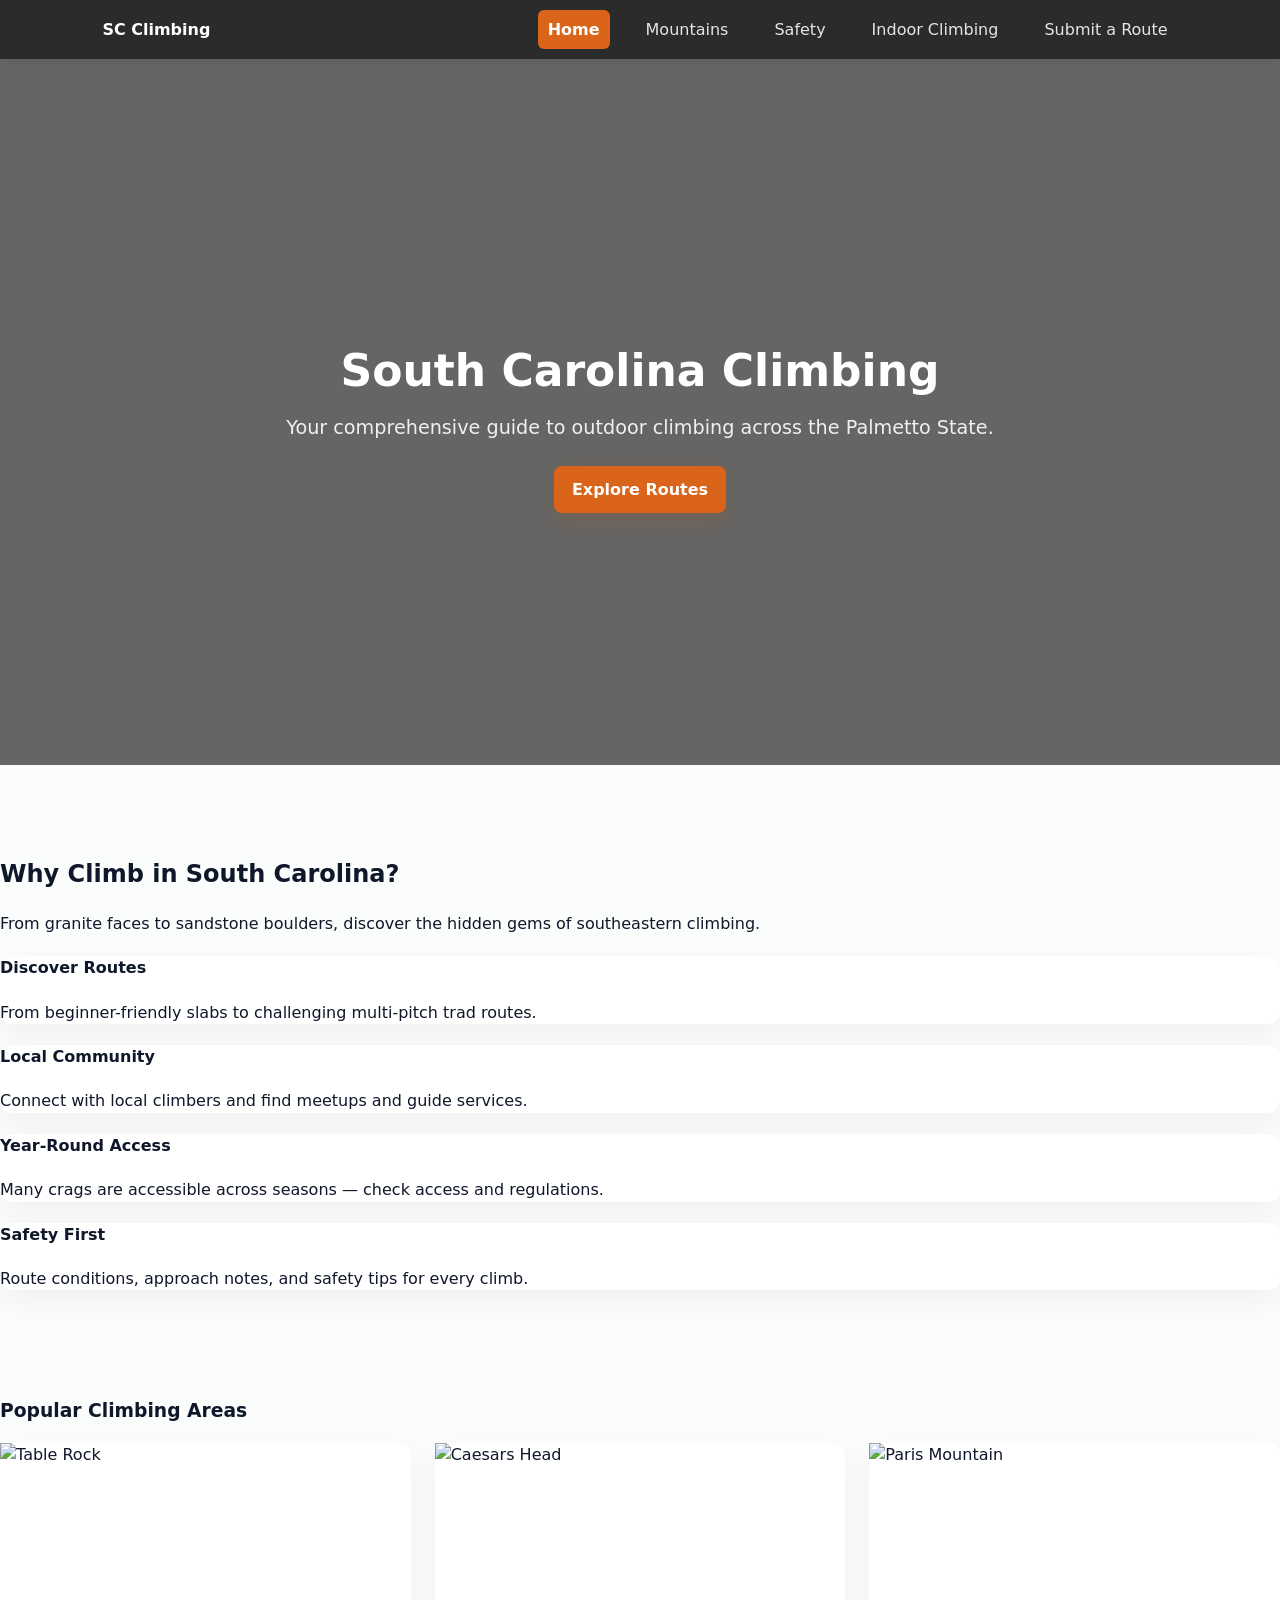
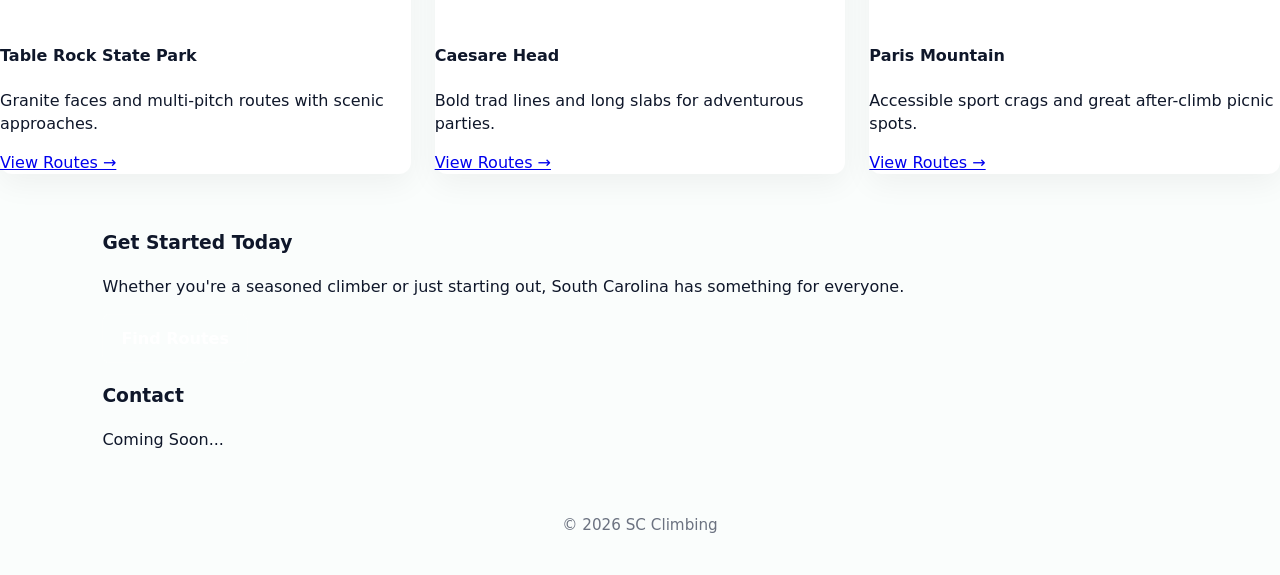
==== index.html @ 4d3411cc "Add files via upload" ====
<!doctype html>
<html lang="en">
<head>
  <meta charset="utf-8" />
  <meta name="viewport" content="width=device-width,initial-scale=1" />
  <title>South Carolina Climbing</title>
  <link rel="stylesheet" href="combined-styles.css">
</head>
<body>
  <!-- Dark top bar (fixed) -->
  <header class="site-header dark">
  <div class="header-inner container">
    <div class="logo">SC Climbing</div>
    <nav class="main-nav" aria-label="Main Navigation">
      <a href="index.html" class="active">Home</a>
      <a href="mountains.html">Mountains</a>
      <a href="safety.html">Safety</a>
      <a href="indoorclimbing.html">Indoor Climbing</a>
      <a href="submit.html">Submit a Route</a>
    </nav>
  </div>
</header>

  <main>
    <!-- Full-bleed hero (background image covers entire width) -->
    <section class="hero" aria-label="Hero">
      <div class="hero-overlay"></div>

      <!-- Keep a centered inner area for content (not full width) -->
      <div class="hero-content container">
        <h1>South Carolina Climbing</h1>
        <p class="lead">Your comprehensive guide to outdoor climbing across the Palmetto State.</p>

        <!-- Only the centered CTA button (search removed) -->
        <div class="hero-ctas">
          <a href="routes.html" class="btn btn-primary">Explore Routes</a>
        </div>
      </div>
    </section>

    <!-- rest of page unchanged -->
    <section class="why container">
      <h2>Why Climb in South Carolina?</h2>
      <p class="muted">From granite faces to sandstone boulders, discover the hidden gems of southeastern climbing.</p>
      <div class="why-cards">
        <article class="why-card">
          <h4>Discover Routes</h4>
          <p>From beginner-friendly slabs to challenging multi-pitch trad routes.</p>
        </article>
        <article class="why-card">
          <h4>Local Community</h4>
          <p>Connect with local climbers and find meetups and guide services.</p>
        </article>
        <article class="why-card">
          <h4>Year-Round Access</h4>
          <p>Many crags are accessible across seasons — check access and regulations.</p>
        </article>
        <article class="why-card">
          <h4>Safety First</h4>
          <p>Route conditions, approach notes, and safety tips for every climb.</p>
        </article>
      </div>
    </section>

    <section class="popular container">
      <h3>Popular Climbing Areas</h3>
      <div class="popular-grid">
        <article class="pop-card">
          <img src="assets/tablerock.jpg" alt="Table Rock"/>
          <div class="pop-body">
            <h4>Table Rock State Park</h4>
            <p>Granite faces and multi-pitch routes with scenic approaches.</p>
            <a class="link-more" href="#">View Routes →</a>
          </div>
        </article>
        <article class="pop-card">
          <img src="assets/Caesars_Head.jpg" alt="Caesars Head"/>
          <div class="pop-body">
            <h4>Caesare Head</h4>
            <p>Bold trad lines and long slabs for adventurous parties.</p>
            <a class="link-more" href="#">View Routes →</a>
          </div>
        </article>
        <article class="pop-card">
          <img src="assets/paris.jpg" alt="Paris Mountain"/>
          <div class="pop-body">
            <h4>Paris Mountain</h4>
            <p>Accessible sport crags and great after-climb picnic spots.</p>
            <a class="link-more" href="#">View Routes →</a>
          </div>
        </article>
      </div>
    </section>

    <section class="get-started">
      <div class="container get-inner">
        <h3>Get Started Today</h3>
        <p>Whether you're a seasoned climber or just starting out, South Carolina has something for everyone.</p>
        <a href="routes.html" class="btn btn-inverse">Find Routes</a>
      </div>
    </section>

    <section id="contact" class="container contact">
      <h3>Contact</h3>
      <p>Coming Soon...</p>
    </section>
  </main>

  <footer class="site-footer">
    <div class="container">
      <p>&copy; 2026 SC Climbing</p>
    </div>
  </footer>
</body>
</html>
---- combined-styles.css ----
/* combined-styles.css
   Merged styles for all pages (index, mountains, safety, indoorclimbing, submit)
   Save this file to your project root and update every HTML <link> to use it.
*/

/* ---------- Root variables ---------- */
:root{
  --accent: #d9641a;    /* primary orange */
  --accent-dark: #d76311;
  --muted: #6b7280;
  --header-dark: #2b2b2b; /* dark header used on index */
  --hero-gray: #2f2f2f;   /* mountains grey hero */
  --page-bg: #fafdfc;
  --card-bg: #ffffff;
  --radius: 12px;
  --max-w: 1200px;
  --header-height: 68px;
  --container-padding: 20px;
}

/* ---------- Reset & base ---------- */
*{box-sizing:border-box}
html,body{height:100%}
body{
  margin:0;
  font-family: Inter, system-ui, -apple-system, 'Segoe UI', Roboto, Arial, Helvetica, sans-serif;
  color:#0f172a;
  background:var(--page-bg);
  line-height:1.45;
  padding-top: var(--header-height); /* space for fixed header */
}

/* Utility container used by both styles */
.container{
  width:100%;
  padding-left:8%;
  padding-right:8%;
  margin:0 auto;
  max-width:1800px;
}

/* Partner "page" wrapper (keeps partner pages layout working) */
.page {
  max-width: 1000px;
  margin: 0 auto;
  background: white;
  min-height: 100vh;
  display: flex;
  flex-direction: column;
}

/* ---------- Header (single unified header, supports both .site-header and .header) ---------- */
/* common base */
.header, .site-header {
  left:0;
  top:0;
  width:100%;
  z-index:1200;
  box-shadow:0 2px 6px rgba(0,0,0,0.08);
}

/* dark fixed header used on index / mountains */
.site-header.dark,
.header.dark {
  background:var(--header-dark);
  color:#fff;
  position:fixed;
  padding:10px 0;
  z-index:1200;
}

/* light fixed header variant (if used) */
.site-header.light,
.header.light {
  background:#fff;
  color:var(--muted);
  position:fixed;
  padding:10px 0;
  z-index:1200;
  border-bottom:0;
}

/* header inner container (space and alignment) */
.header-inner, .header .brand, .header .nav {
  display:flex;
  align-items:center;
}
.header-inner { justify-content:space-between; gap:12px; width:100%; }

/* global logo */
.logo, .brand h2 { font-weight:700; color:inherit; margin:0; }
.site-logo{ width:42px; height:auto; }

/* main nav (index-style) */
.main-nav{
  display:flex;
  gap:8px;
  align-items:center;
}
.main-nav a{
  margin-left:18px;
  text-decoration:none;
  color:rgba(255,255,255,0.88);
  padding:8px 10px;
  border-radius:6px;
}
.site-header.light .main-nav a{ color:var(--muted) }
.main-nav a.active{ background:var(--accent); color:#fff; font-weight:600; }

/* partner nav (older pages) */
.nav{ margin-left:auto; display:flex; gap:10px; align-items:center; }
.nav a{
  color: white;
  text-decoration: none;
  padding: 8px 12px;
  background: #707070;
  border-radius: 4px;
  font-size: 14px;
  display: inline-block;
}
.nav a.active{ background:var(--accent); color:#fff; }

/* ---------- Hero (cover hero used on index) ---------- */
.hero{
  width:100%;
  position:relative;
  margin-top: calc(-1 * var(--header-height));
  padding-top: calc(var(--header-height) + 28px);
  min-height:85vh;
  display:flex;
  align-items:center;
  justify-content:center;
  background-image: url('assets/homebackround.jpg');
  background-size:cover;
  background-position:center;
  color:#fff;
  margin-bottom:36px;
}
.hero-overlay{ position:absolute; inset:0; background:linear-gradient(180deg, rgba(0,0,0,0.6), rgba(0,0,0,0.6)); z-index:1; }
.hero-content{ position:relative; z-index:2; width:100%; padding:0 10%; text-align:center; max-width:none; }
.hero-content h1{ font-size:3.5rem; margin:0 0 16px; line-height:1.05; font-weight:700; }
.lead{ font-size:1.2rem; margin-bottom:24px; color:rgba(255,255,255,0.9); }
.hero-ctas{ display:flex; justify-content:center; }

/* ---------- mountains grey band hero (no image) ---------- */
.mountains-hero{
  background:var(--hero-gray);
  color:#fff;
  position:relative;
  margin-top: calc(-1 * var(--header-height));
  padding-top: calc(var(--header-height) + 28px);
  padding-bottom:36px;
  min-height:260px;
  margin-bottom:28px;
}
.mountains-hero .container{ position:relative; z-index:2; color:#fff; }

/* ---------- Buttons ---------- */
.btn{ display:inline-block; padding:12px 18px; border-radius:8px; text-decoration:none; font-weight:600; box-shadow:none; }
.btn-primary{ background:var(--accent); color:#fff; box-shadow:0 8px 28px rgba(199,90,0,0.18); }
.btn-inverse{ background:rgba(255,255,255,0.12); color:#fff; border:1px solid rgba(255,255,255,0.08); }

/* ---------- Cards / layout used across pages ---------- */
.why{ padding:36px 0; background:transparent; }
.why-card, .pop-card, .mountain-card, .form-card {
  background:var(--card-bg);
  border-radius:12px;
  box-shadow:0 10px 30px rgba(12,12,12,0.05);
}

/* partner page main content layout */
.hero, .main, .page .main { padding-left:var(--container-padding); padding-right:var(--container-padding); }

/* partner's hero (gray) */
.hero h1{ margin:0; font-size:44px; color:#fff; }

/* partner forms & venue blocks */
.form-card{ background:var(--header-dark); color:#fff; padding:30px; border-radius:6px; max-width:520px; margin:30px auto; }
.form-card label{ display:block; margin-top:12px; color:#eee; font-size:13px; }
.form-card input, .form-card textarea{ width:100%; padding:8px; margin-top:6px; border-radius:4px; border:none; font-size:14px; }
.btn { cursor:pointer; }

/* Popular & card grids (index style) */
.popular{ padding:36px 0; }
.popular-grid{ display:grid; grid-template-columns:repeat(3,1fr); gap:24px; margin-top:18px; }
.pop-card img, .mountain-cover img{ width:100%; height:180px; object-fit:cover; display:block; }

/* Mountain card (index / mountains page) */
.mountain-list{ margin-top:24px; display:flex; flex-direction:column; gap:28px; }
.mountain-card{ border-radius:12px; overflow:hidden; display:grid; grid-template-columns:420px 1fr; gap:0; align-items:stretch; background:#fff; box-shadow:0 10px 30px rgba(12,12,12,0.06); }
.mountain-cover{ position:relative; min-height:260px; overflow:hidden; background:#e9ecef; }
.badge{ position:absolute; left:14px; top:14px; background:var(--accent); color:#fff; padding:6px 10px; border-radius:8px; font-weight:700; z-index:3; box-shadow:0 4px 12px rgba(0,0,0,0.18); }
.mountain-body{ padding:22px 26px; display:flex; flex-direction:column; gap:12px; }
.mountain-body h3{ margin:0; font-size:1.35rem; }
.meta-row{ display:flex; gap:16px; color:var(--muted); font-size:0.95rem; align-items:center; flex-wrap:wrap; }
.tags{ display:flex; gap:10px; flex-wrap:wrap; margin-top:6px; }
.tag{ padding:6px 10px; border-radius:999px; font-size:0.85rem; border:1px solid #eef3f2; background:#fff; color:#333; }

/* Footer */
.site-footer, .footer { padding:24px 0; text-align:center; color:var(--muted); font-size:0.95rem; background:transparent; margin-top:24px; }

/* Accessibility focus */
a:focus, button:focus, input:focus{ outline:3px solid rgba(217,115,0,0.25); outline-offset:2px; }

/* ---------- Responsiveness ---------- */
@media (max-width:1200px){
  .why-cards{ grid-template-columns:repeat(2,1fr); gap:20px; }
  .popular-grid{ grid-template-columns:repeat(2,1fr); gap:20px; }
  .hero-content h1{ font-size:2.4rem; }
  body{ padding-top:62px; }
}
@media (max-width:1000px){
  .mountain-card{ grid-template-columns:1fr; }
  .mountain-cover{ min-height:220px; }
}
@media (max-width:820px){
  .gear-row { flex-direction: column; align-items: flex-start; }
  .nav { display:none; } /* partner mobile: hide partner nav (you can add a mobile toggle later) */
}
@media (max-width:700px){
  .container{ padding-left:6%; padding-right:6%; }
  .hero{ min-height:420px; }
  .hero-content{ padding:48px 8%; }
}
/* ---------- Responsive image fixes (add at end of CSS) ---------- */

/* 1) Default: make all inline <img> responsive and block-level so they never exceed their container */
img {
  max-width: 100%;
  height: auto;
  display: block;         /* removes inline gap and prevents odd baseline spacing */
}

/* 2) Constrain very large images that are direct children of body or top-level sections
   (defensive rule: keeps hero/backgrounds untouched but limits content images) */
body > img,
main > img,
.container > img,
.page > img {
  max-width: 100%;
  height: auto;
  display: block;
}

/* 3) If you have a few images that should be shown full-bleed and large, give them a class
   (e.g. <img class="full-bleed" ...>) and style explicitly. mountainswise the rule above prevents runaway sizes. */
img.full-bleed {
  width: 100%;
  height: auto;
  object-fit: cover;
  display: block;
}

/* 4) Small utility: limit hero <img> usage (if any pages use an <img> inside the hero)
   so hero images keep the cover look but don't blow up vertically */
.hero img,
.mountains-hero img {
  width: 100%;
  height: auto;
  object-fit: cover;
  display: block;
}

/* 5) Optional: add a max-height to guard against extremely tall photos (adjust px or use vh)
   Remove or lower if you prefer taller images. */
.content img, .mountain-body img, img.article-thumb {
  max-height: 65vh; /* images won't exceed 65% of the viewport height */
  width: auto;
  max-width: 100%;
  object-fit: cover;

}

/* --------------------
   Restore original indoor/safety layout & image sizing
   Place at the end of combined-styles.css so it overrides other rules
   -------------------- */

:root {
  --content-max: 1000px;
  --gear-img-w: 260px;
  --gear-img-h: 180px;
}

.main {
  max-width: none;              
  margin: 0;                    
  padding: 30px 8%;             
}

.section-title {
  font-size: 40px;
  margin-top: 30px;
  color: #111;
  text-align: left;
}

.gear-row {
  display: flex;
  gap: 30px;
  margin-bottom: 36px;
  align-items: center;
}

.gear-img {
  width: 600px;                
  height: 400px;
  object-fit: cover;
  border-radius: 6px;
  display: block;
  max-width: none;              
}

.venue-block {
  display: flex;
  gap: 28px;
  align-items: center;
  margin-bottom: 44px;
}

.venue-copy {
  max-width: 520px;
}

.venue-meta {
  color: #444;
  font-size: 14px;
  margin-top: 8px;
}

.practices {
  display: grid;
  grid-template-columns: repeat(3, auto);
  gap: 15px 25px;
  justify-content: center;
  margin-top: 20px;
  margin-bottom: 30px;
}

.practice {
  border: 2px solid #bbb;
  padding: 12px 20px;
  border-radius: 10px;
  text-align: center;
  background: white;
}

.form-card {
  max-width: 520px;
  margin: 30px auto;
}

@media (max-width: 820px) {
  .gear-row,
  .venue-block {
    flex-direction: column;
    align-items: flex-start;
  }

  .gear-img {
  width: var(--gear-img-w);
  height: var(--gear-img-h);
  object-fit: cover;
  border-radius: 6px;
  display: block;

  /* override global image rule */
  max-width: none;
}

  .practices {
    grid-template-columns: repeat(2, 1fr);
  }
}

/* Align main content with the hero (left start like Mountains page) */
:root {
  --hero-gutter: 8%;
}

/* Left-align main content under the full-width hero */
.main {
  max-width: var(--content-max);    /* keeps indoor/safety constrained */
  margin: 0 0 0 calc(var(--hero-gutter)); /* start at hero's left gutter */
  padding: 30px var(--container-padding);
}

/* For very large screens keep a sensible max width so content doesn't go too wide */
@media (min-width: 1600px) {
  .main {
    max-width: 1100px;
  }
}

/* Center main content ONLY on Submit page */
.mountains-hero + .main {
  margin: 0 auto !important;
}
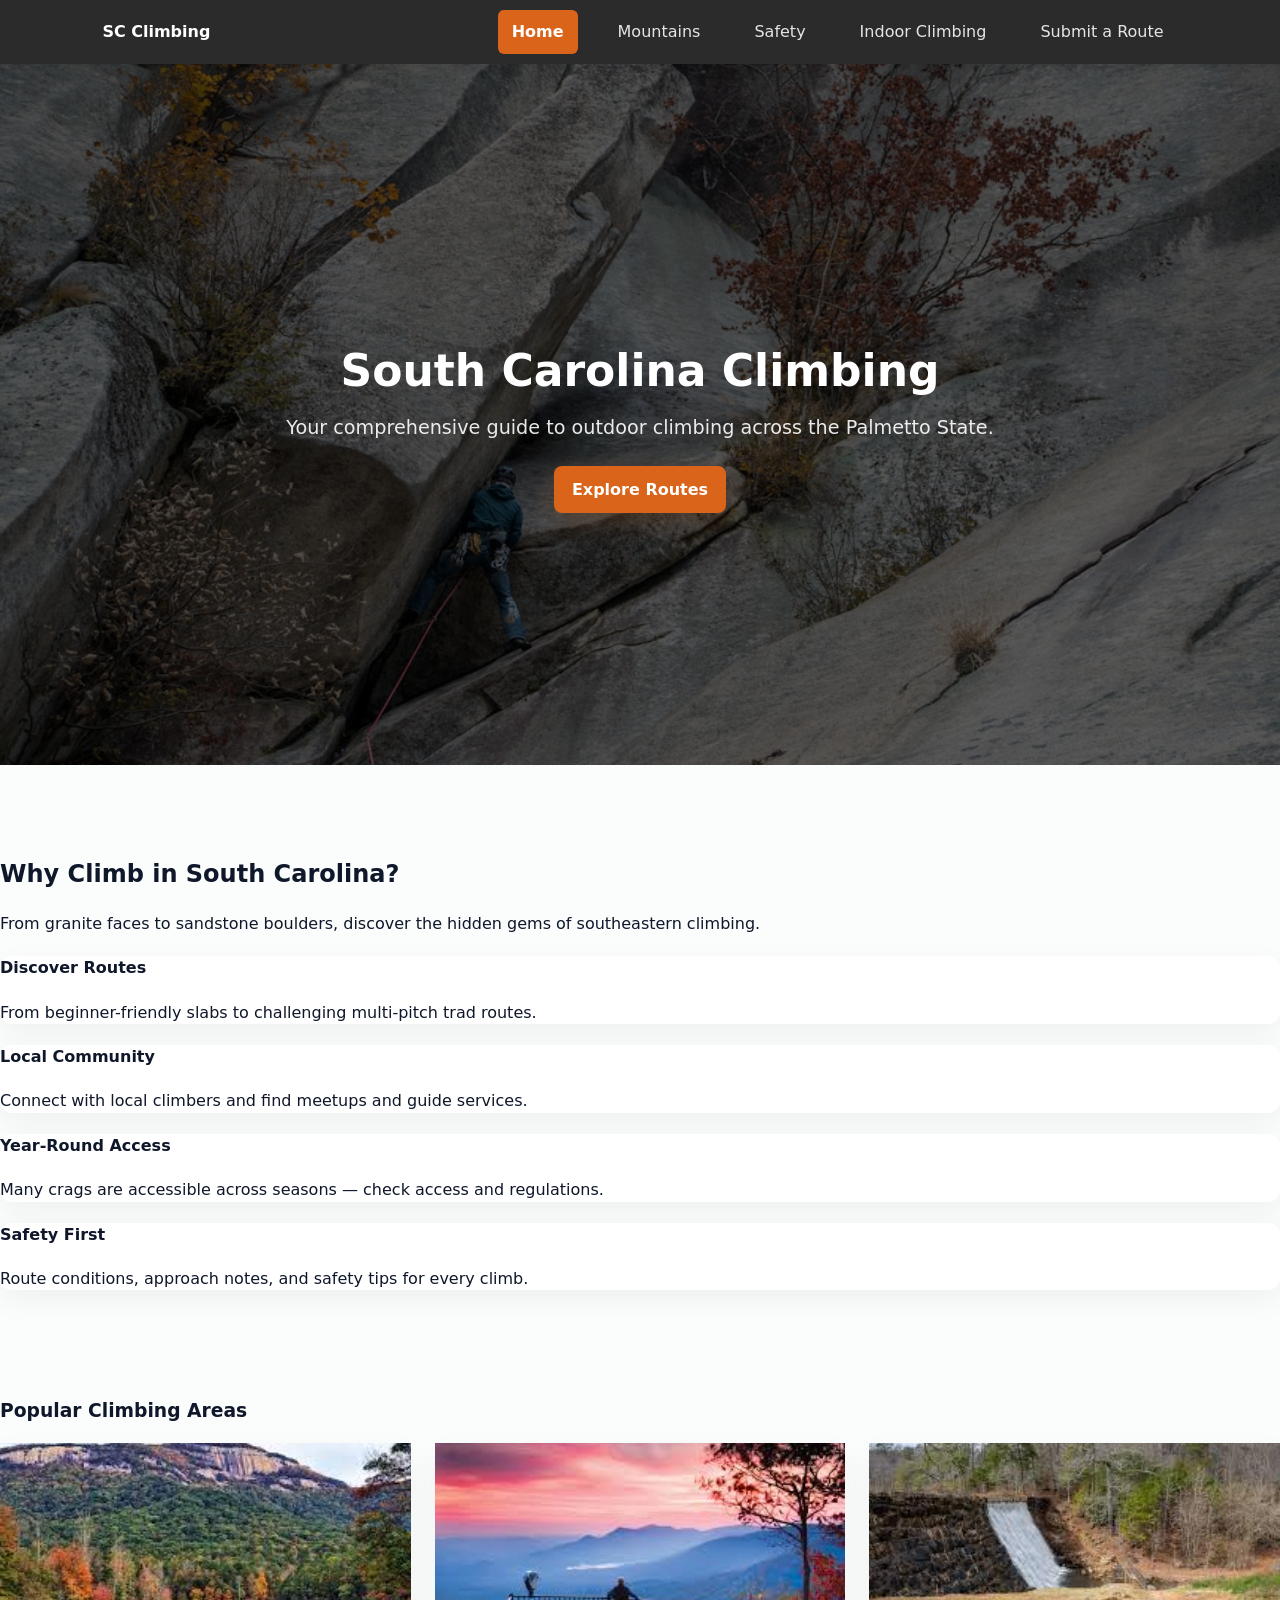
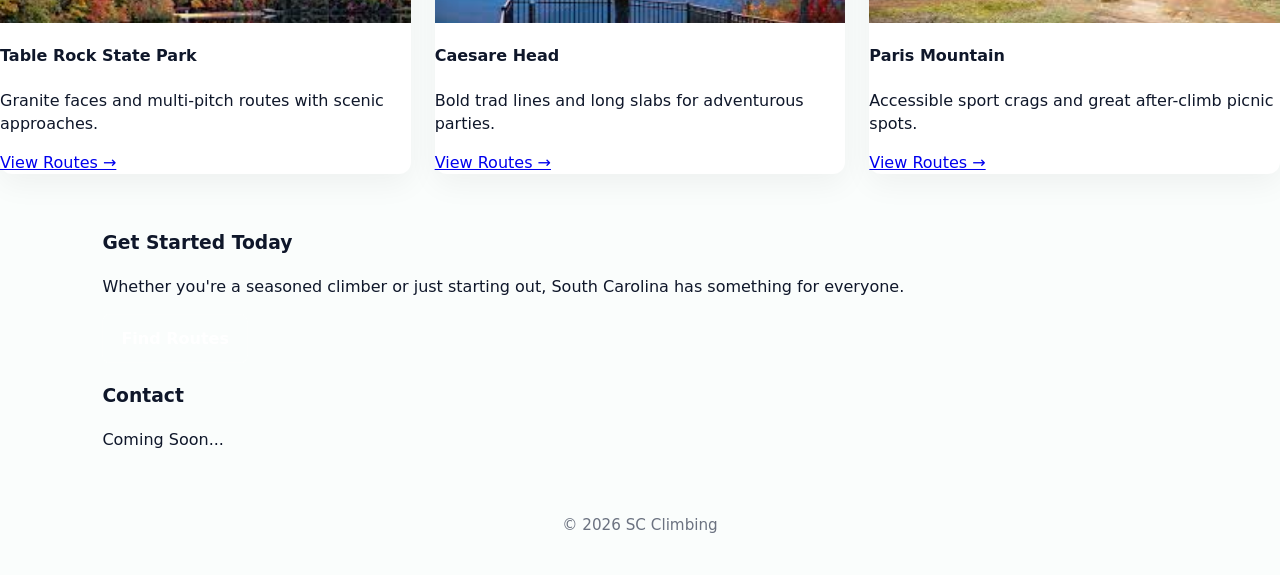
==== commit f8639918: "Change route links to point to mountains.html" ====
--- a/index.html
+++ b/index.html
@@ -33,8 +33,8 @@
 
         <!-- Only the centered CTA button (search removed) -->
         <div class="hero-ctas">
-          <a href="routes.html" class="btn btn-primary">Explore Routes</a>
-        </div>
+      <a href="mountains.html" class="btn btn-primary">Explore Routes</a>
+    </div>
       </div>
     </section>
 
@@ -96,7 +96,7 @@
       <div class="container get-inner">
         <h3>Get Started Today</h3>
         <p>Whether you're a seasoned climber or just starting out, South Carolina has something for everyone.</p>
-        <a href="routes.html" class="btn btn-inverse">Find Routes</a>
+        <a href="mountains.html" class="btn btn-inverse">Find Routes</a>
       </div>
     </section>
 
--- a/combined-styles.css
+++ b/combined-styles.css
@@ -397,5 +397,27 @@
   margin: 0 auto !important;
 }
 
-
-
+ white-space: nowrap;
+  min-width: 0;
+  max-width: 100%;
+}
+
+.main-nav::-webkit-scrollbar {
+  display: none;
+}
+
+.main-nav a {
+  flex: 0 0 auto;
+  min-height: 44px;
+  display: inline-flex;
+  align-items: center;
+  padding: 10px 14px;
+}
+
+@media (max-width: 700px) {
+  .header-inner {
+    gap: 8px;
+  }
+
+
+
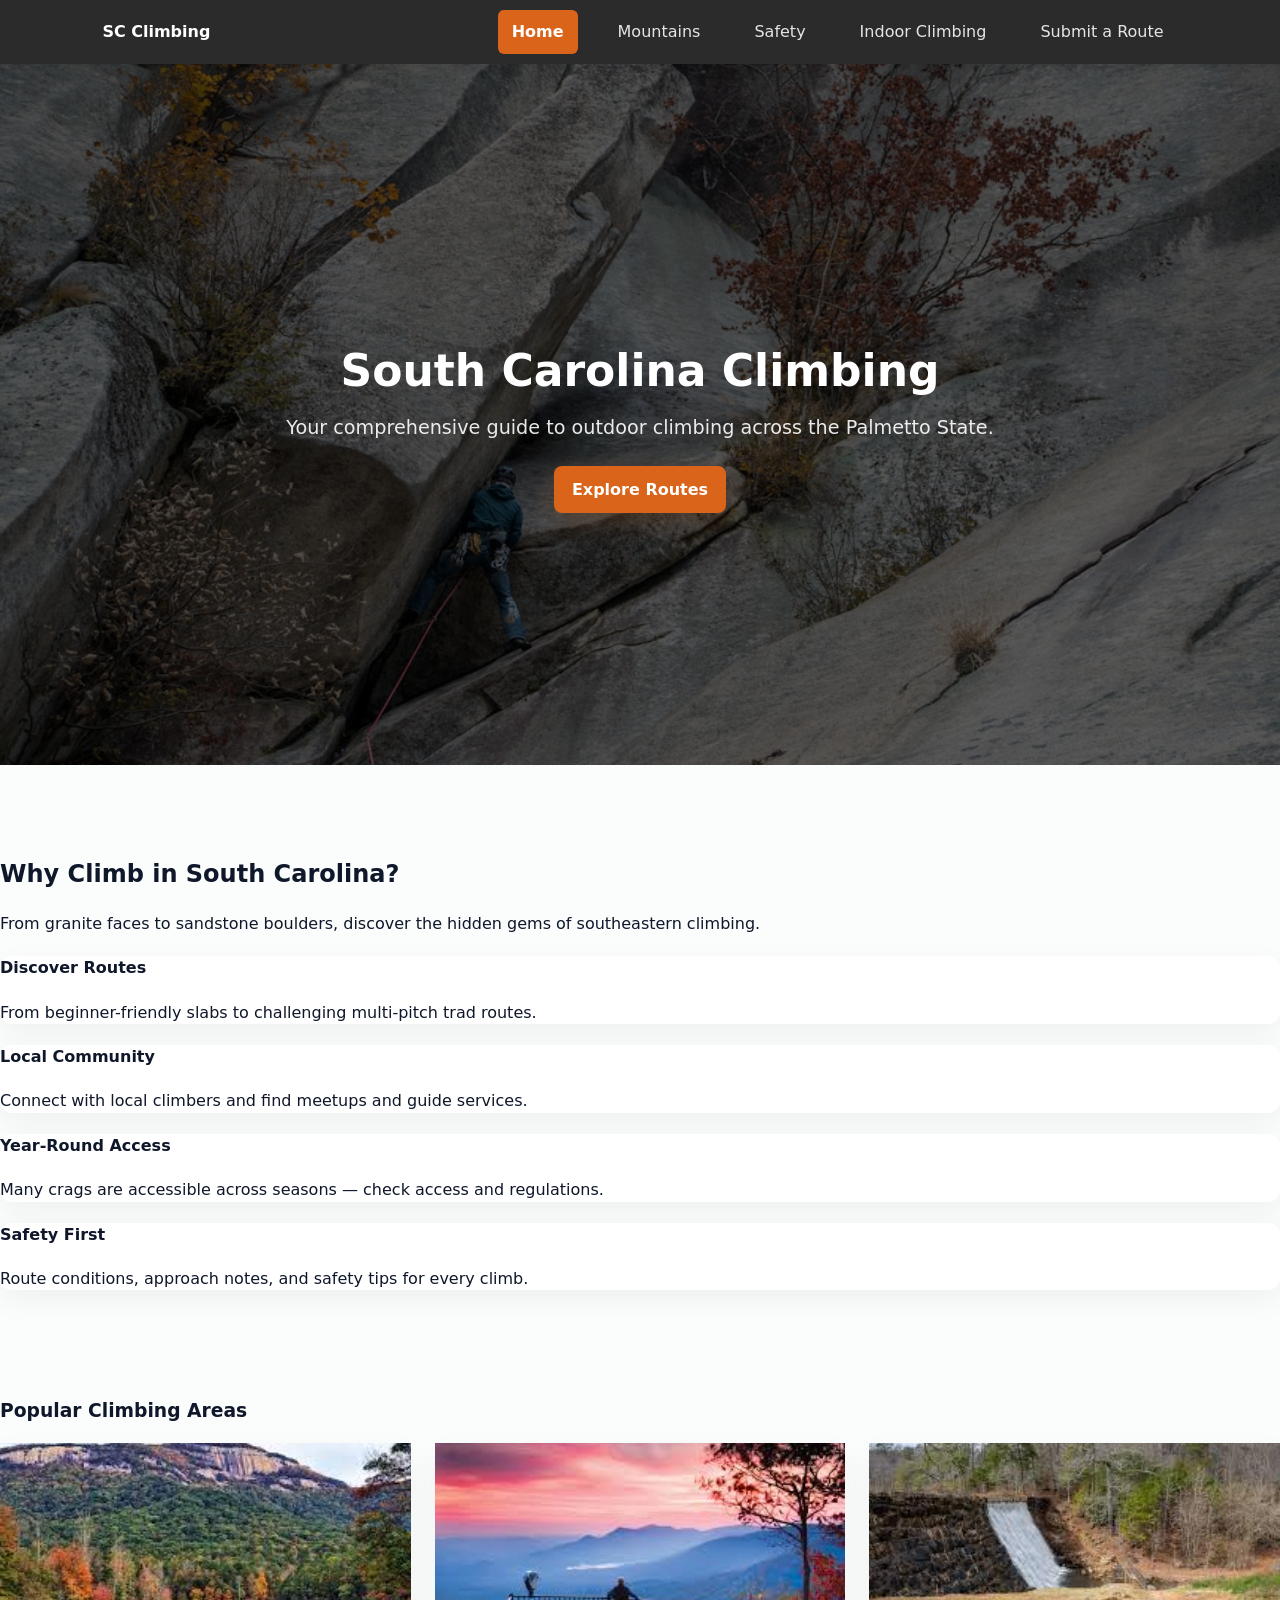
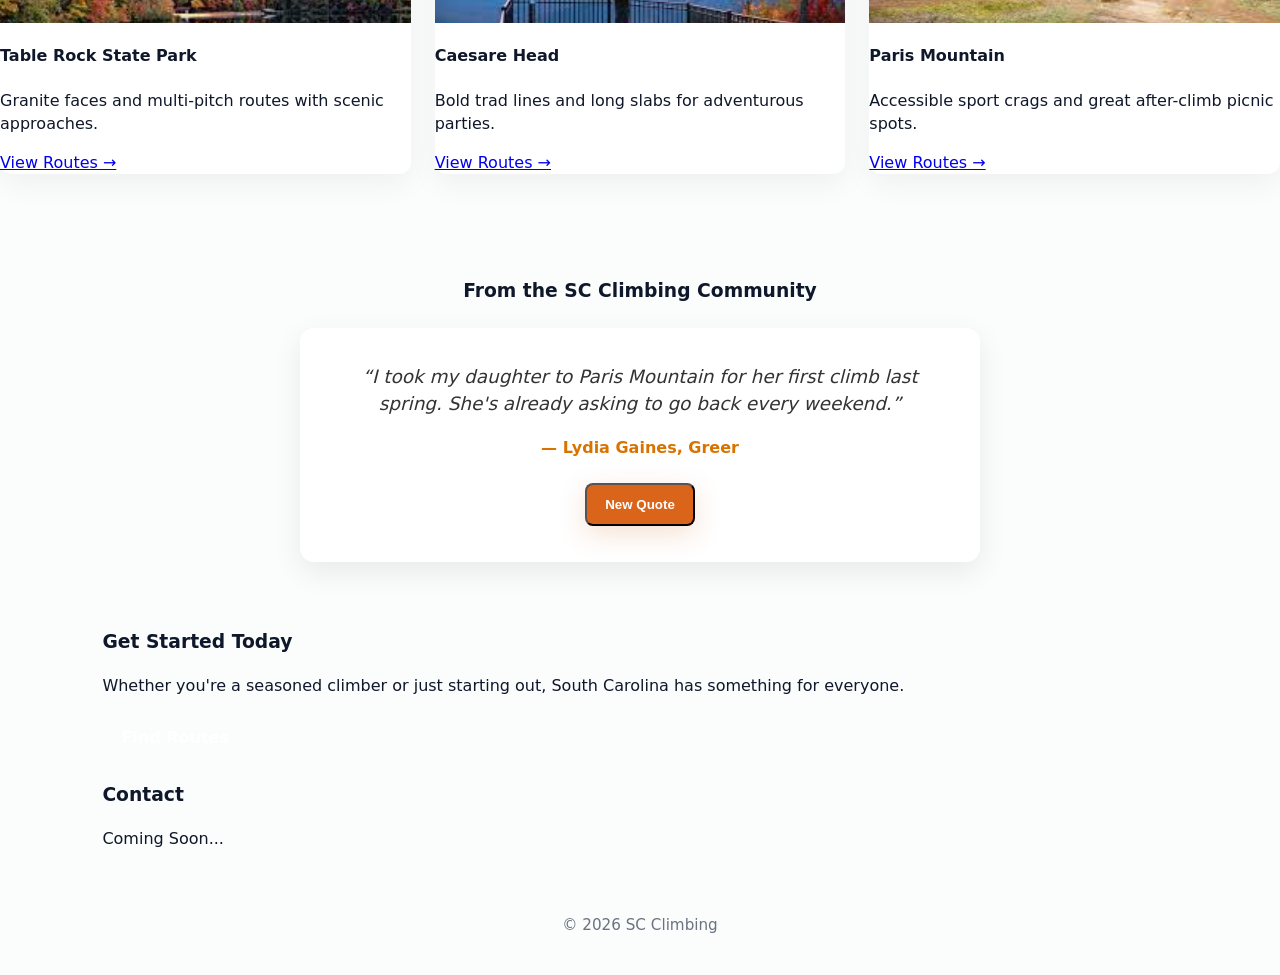
==== commit bc630bc0: "js quotes" ====
--- a/index.html
+++ b/index.html
@@ -92,6 +92,16 @@
       </div>
     </section>
 
+    <!-- Random Quotes Section -->
+    <section class="container" style="padding: 48px 0;">
+      <h3 style="text-align:center; margin-bottom:24px;">From the SC Climbing Community</h3>
+      <div id="quote-box" style="max-width:680px; margin:0 auto; background:#fff; border-radius:14px; box-shadow:0 10px 30px rgba(12,12,12,0.08); padding:36px 40px; text-align:center;">
+        <p id="quote-text" style="font-size:1.15rem; font-style:italic; color:#333; margin:0 0 18px 0;"></p>
+        <p id="quote-author" style="font-weight:700; color:#d97300; margin:0 0 24px 0;"></p>
+        <button onclick="showRandomQuote()" class="btn btn-primary">New Quote</button>
+      </div>
+    </section>
+
     <section class="get-started">
       <div class="container get-inner">
         <h3>Get Started Today</h3>
@@ -111,5 +121,26 @@
       <p>&copy; 2026 SC Climbing</p>
     </div>
   </footer>
+
+  <script>
+    var quotes = [
+      { text: "Table Rock changed my life. I drove up from Columbia not knowing what to expect and left completely hooked. There's nothing like it in the Southeast.", author: "— Marcus Teller, Greenville" },
+      { text: "I've been climbing Sassafras every fall for six years. The granite up there just holds differently than anything else I've touched.", author: "— Dana Pruitt, Spartanburg" },
+      { text: "Caesars Head is no joke. My first lead climb there humbled me real fast, but now it's my favorite place in the state.", author: "— Brett Holloway, Anderson" },
+      { text: "People sleep on Paris Mountain because it's so close to Greenville. I go after work and it never gets old.", author: "— Simone Adler, Greenville" },
+      { text: "South Carolina doesn't get enough credit in the climbing world. Bring a friend who's never been and watch their face when they see Table Rock for the first time.", author: "— Owen Flint, Columbia" },
+      { text: "I took my daughter to Paris Mountain for her first climb last spring. She's already asking to go back every weekend.", author: "— Lydia Gaines, Greer" },
+      { text: "The approach to Sassafras is half the experience. By the time you reach the face you're already in the right headspace.", author: "— Caleb Rutherford, Pickens" },
+      { text: "Caesars Head in October with the leaves turning is something I think about all year long. Pure magic.", author: "— Nina Frost, Seneca" }
+    ];
+
+    function showRandomQuote() {
+      var index = Math.floor(Math.random() * quotes.length);
+      document.getElementById("quote-text").textContent = "\u201c" + quotes[index].text + "\u201d";
+      document.getElementById("quote-author").textContent = quotes[index].author;
+    }
+
+    showRandomQuote();
+  </script>
 </body>
 </html>
--- a/combined-styles.css
+++ b/combined-styles.css
@@ -397,7 +397,8 @@
   margin: 0 auto !important;
 }
 
- white-space: nowrap;
+.main-nav {
+  white-space: nowrap;
   min-width: 0;
   max-width: 100%;
 }
@@ -418,6 +419,7 @@
   .header-inner {
     gap: 8px;
   }
-
-
-
+}
+
+
+
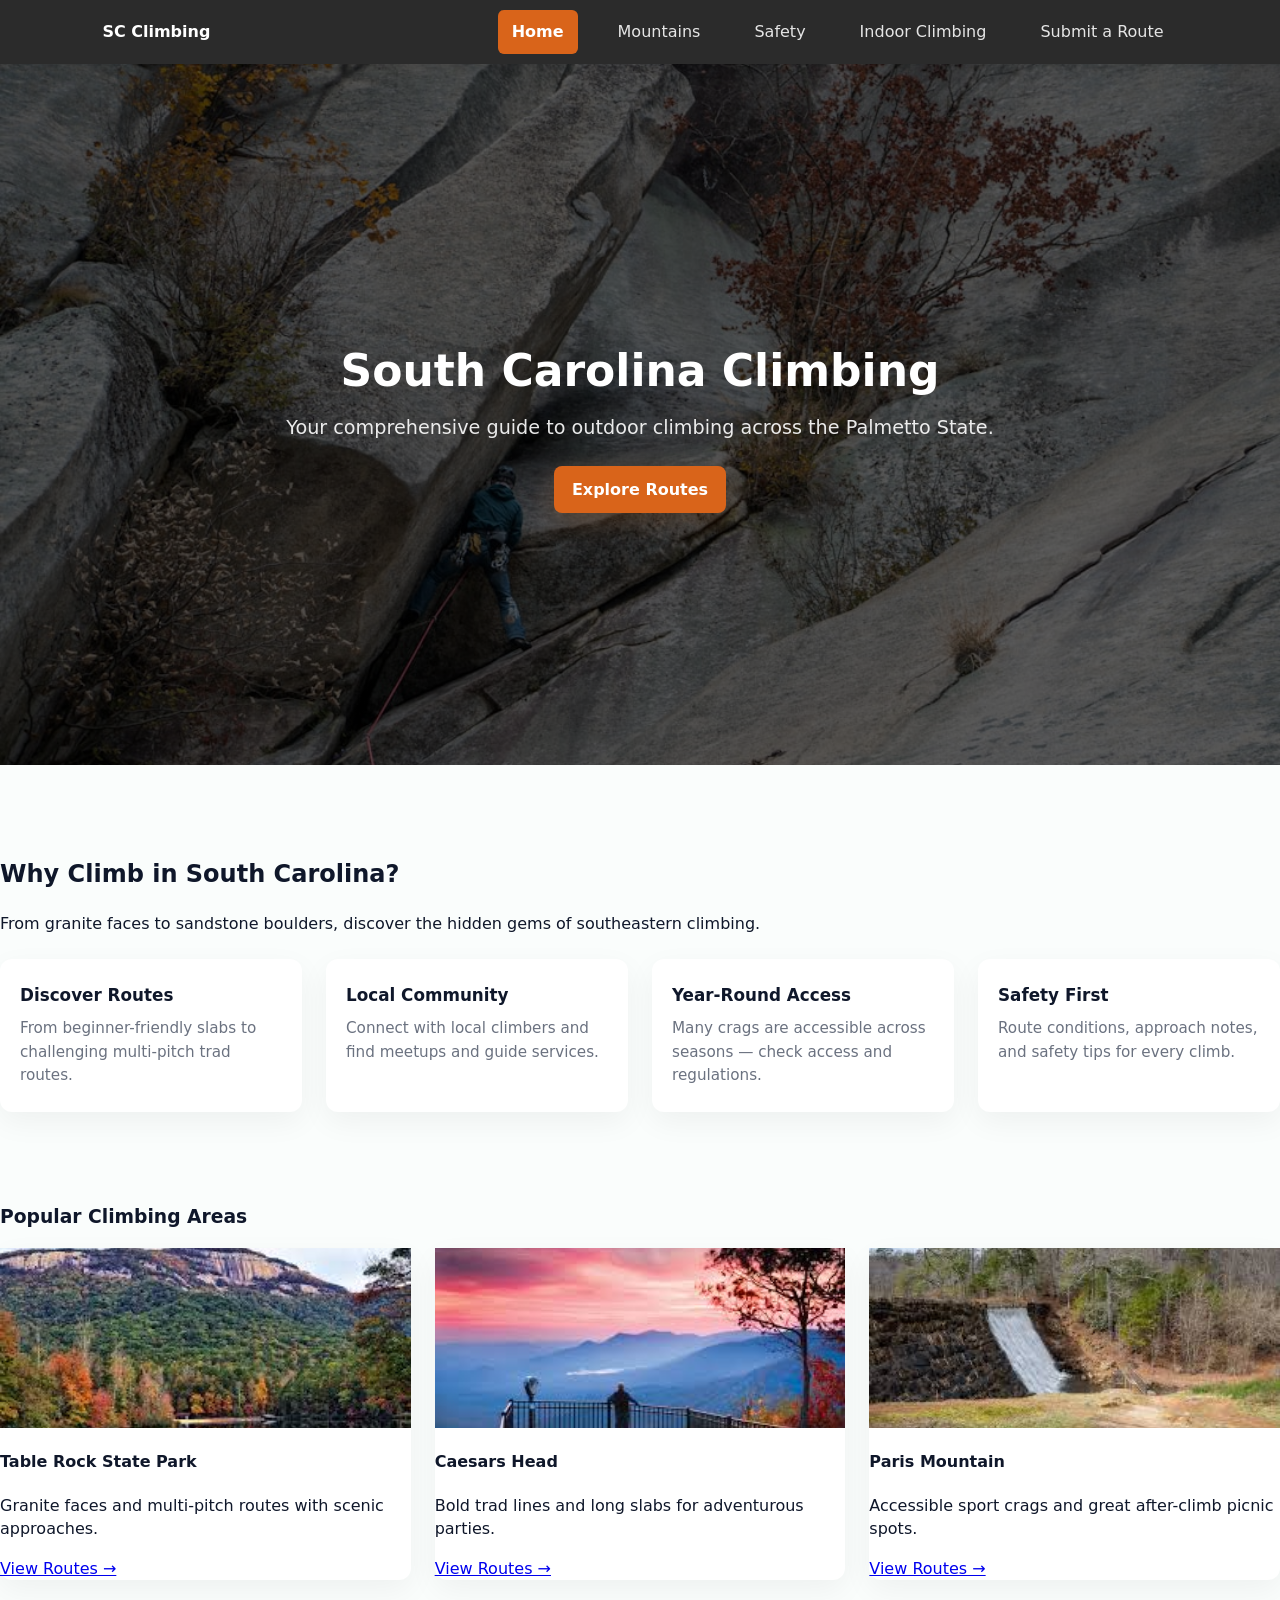
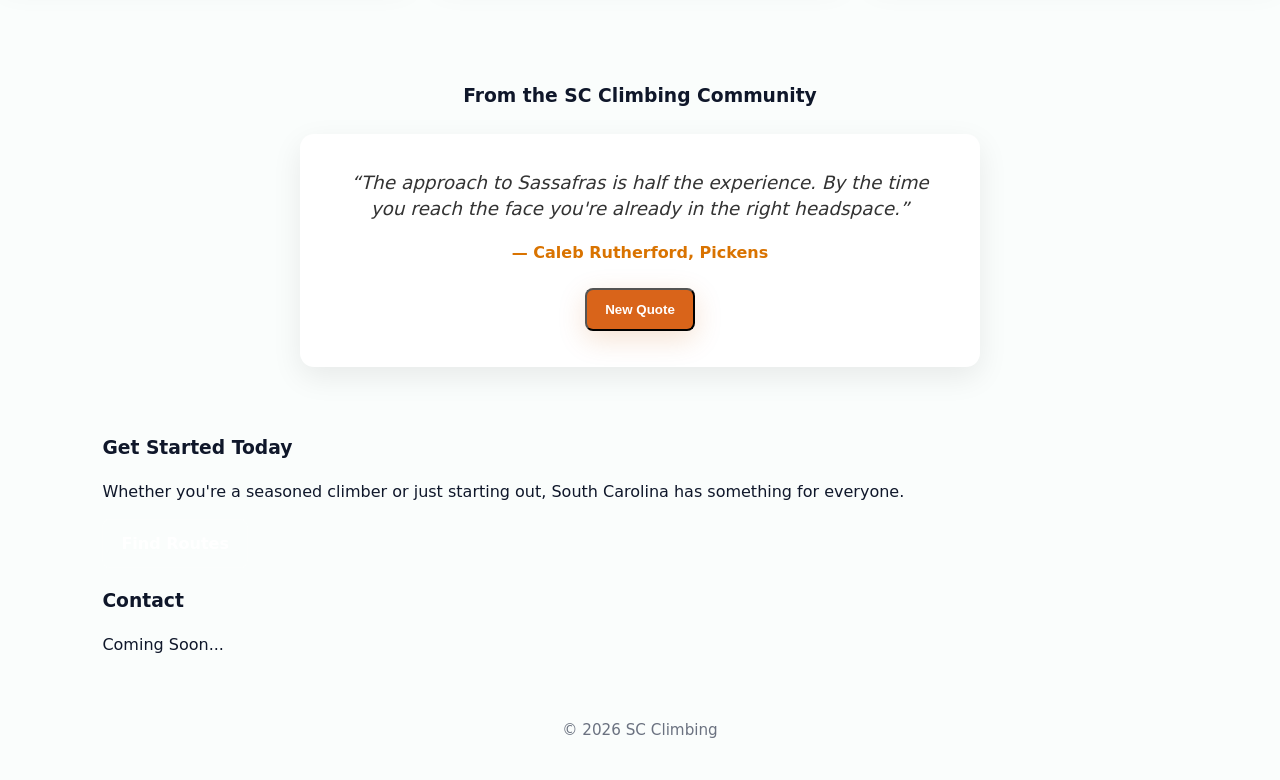
==== commit 0aa8cd68: "Final edits" ====
--- a/index.html
+++ b/index.html
@@ -70,15 +70,15 @@
           <div class="pop-body">
             <h4>Table Rock State Park</h4>
             <p>Granite faces and multi-pitch routes with scenic approaches.</p>
-            <a class="link-more" href="#">View Routes →</a>
+            <a class="link-more" href="mountains.html">View Routes →</a>
           </div>
         </article>
         <article class="pop-card">
           <img src="assets/Caesars_Head.jpg" alt="Caesars Head"/>
           <div class="pop-body">
-            <h4>Caesare Head</h4>
+            <h4>Caesars Head</h4>
             <p>Bold trad lines and long slabs for adventurous parties.</p>
-            <a class="link-more" href="#">View Routes →</a>
+            <a class="link-more" href="mountains.html">View Routes →</a>
           </div>
         </article>
         <article class="pop-card">
@@ -86,7 +86,7 @@
           <div class="pop-body">
             <h4>Paris Mountain</h4>
             <p>Accessible sport crags and great after-climb picnic spots.</p>
-            <a class="link-more" href="#">View Routes →</a>
+            <a class="link-more" href="mountains.html">View Routes →</a>
           </div>
         </article>
       </div>
--- a/combined-styles.css
+++ b/combined-styles.css
@@ -168,6 +168,32 @@
   box-shadow:0 10px 30px rgba(12,12,12,0.05);
 }
 
+/* Why-climb card grid */
+.why-cards { display:grid; grid-template-columns:repeat(4,1fr); gap:24px; margin-top:24px; }
+.why-card { padding:24px 20px; }
+.why-card h4 { margin:0 0 10px; font-size:1.05rem; color:#0f172a; }
+.why-card p { margin:0; color:var(--muted); font-size:0.95rem; line-height:1.55; }
+
+/* Route Modal */
+.route-modal-overlay { display:none; position:fixed; inset:0; background:rgba(0,0,0,0.65); z-index:2000; align-items:center; justify-content:center; padding:20px; }
+.route-modal-overlay.open { display:flex; }
+.route-modal { background:#fff; border-radius:16px; max-width:740px; width:100%; max-height:82vh; overflow-y:auto; padding:36px 40px; position:relative; box-shadow:0 24px 64px rgba(0,0,0,0.28); }
+.modal-close { position:absolute; top:16px; right:16px; background:none; border:1px solid #ddd; border-radius:6px; font-size:1rem; cursor:pointer; color:#666; padding:5px 12px; line-height:1.4; font-family:inherit; }
+.modal-close:hover { color:var(--accent); border-color:var(--accent); }
+.modal-subtitle { color:var(--muted); font-size:0.95rem; margin:4px 0 0 0; }
+.route-list { display:flex; flex-direction:column; gap:14px; margin-top:22px; }
+.route-item { border:1px solid #eef0f2; border-radius:10px; padding:16px 20px; background:#fff; transition:box-shadow 0.15s; }
+.route-item:hover { box-shadow:0 4px 16px rgba(12,12,12,0.08); }
+.route-item h4 { margin:0 0 10px; font-size:1rem; color:#0f172a; }
+.route-badges { display:flex; gap:8px; flex-wrap:wrap; margin-bottom:10px; }
+.route-badge { padding:3px 10px; border-radius:999px; font-size:0.8rem; font-weight:600; }
+.route-badge.grade { background:var(--accent); color:#fff; }
+.route-badge.type { background:#f3f4f6; color:#374151; }
+.route-badge.pitches { background:#e8f5e9; color:#2e7d32; }
+.route-badge.length { background:#eff6ff; color:#1d4ed8; }
+.route-item p { margin:0; font-size:0.9rem; color:#555; line-height:1.5; }
+button.view-link { background:none; font-family:inherit; cursor:pointer; }
+
 /* partner page main content layout */
 .hero, .main, .page .main { padding-left:var(--container-padding); padding-right:var(--container-padding); }
 
